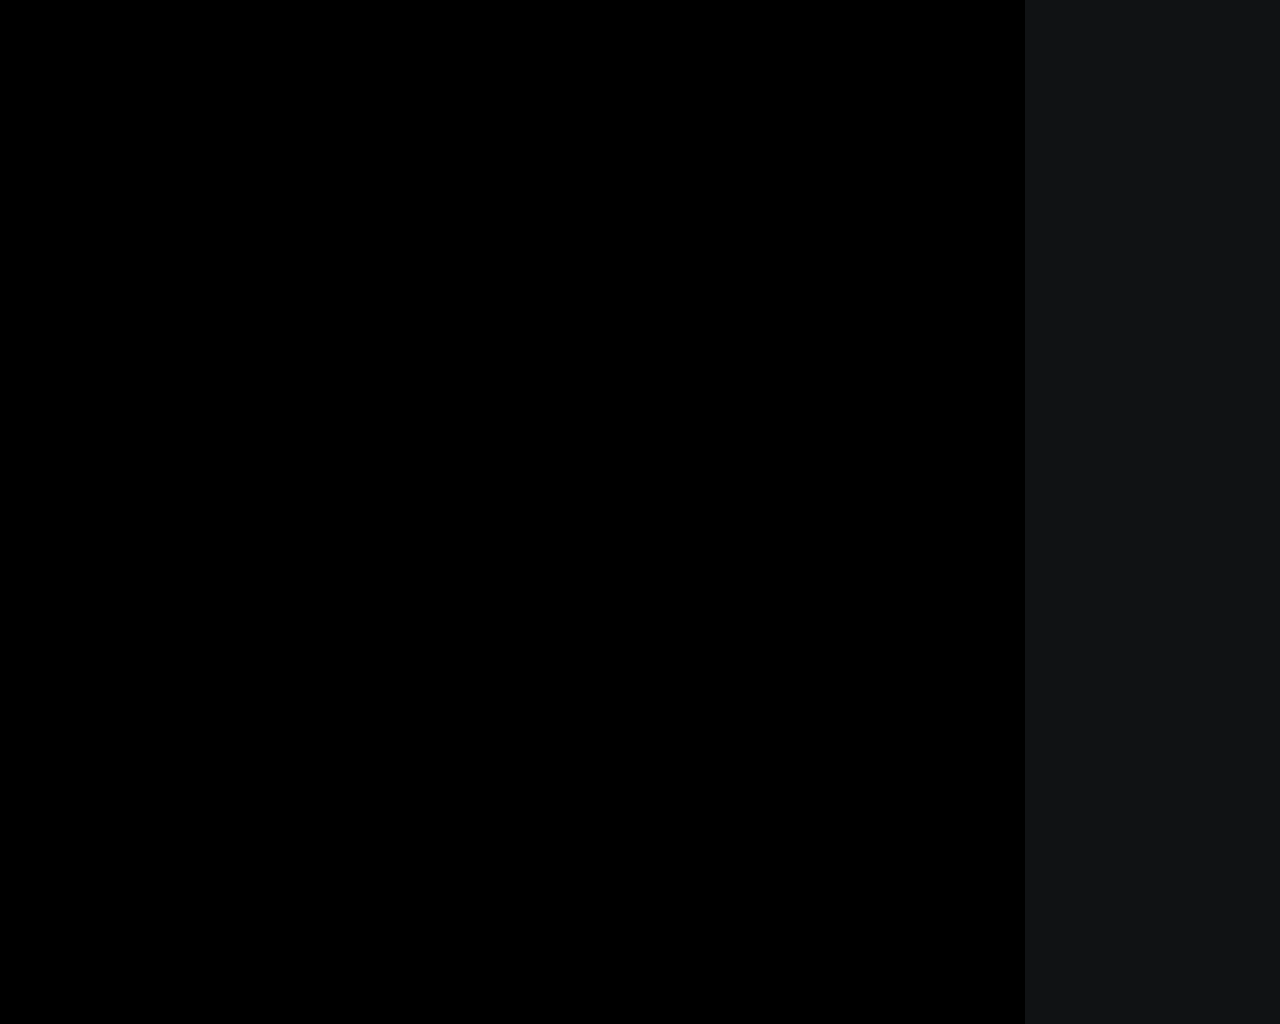
==== chess.html @ 8b71c411 "Create chess.html" ====
<!DOCTYPE html>
<html lang="en">
<head>
    <meta charset="UTF-8">
    <meta name="viewport" content="width=device-width, initial-scale=1.0">
    <meta http-equiv="X-UA-Compatible" content="ie=edge">
    <link rel="stylesheet" href="https://use.fontawesome.com/releases/v5.4.1/css/all.css" integrity="sha384-5sAR7xN1Nv6T6+dT2mhtzEpVJvfS3NScPQTrOxhwjIuvcA67KV2R5Jz6kr4abQsz" crossorigin="anonymous">
    <link rel="stylesheet" href="style.css">
    <title>Vincent Scala</title>
</head>
<style>
#board {
  width: 1025px;
  height: 1024px;
  position: relative;
  background: black;
  background-image: url("test.png");
}
#black {
  width: 128px;
  height: 128px;
  position: absolute;
  background-image: url("black.png");

}
#white {
  width: 128px;
  height: 128px;
  position: absolute;
  background-image: url("white.png");

}
</style>
<body onload="play()"> 

<div id ="board">
  <div id ="white"></div>
  <div id ="black"></div>
</div>

<script>
function play() {
  var white_piece = document.getElementById("white");  
  var black_piece = document.getElementById("black");   
  var white_pos = [4, 7];
  var black_pos = [4, 0];
  var speed = 500;
  var width = 1024;
  var height = 1024;
  var turn = false;
white_piece.style.top = white_pos[1] * 128 + "px"; 
white_piece.style.left = white_pos[0] * 128 + "px"; 
black_piece.style.top = black_pos[1] * 128 + "px"; 
black_piece.style.left = black_pos[0] * 128 + "px"; 
  
  var id = setInterval(frame, speed);
  
  function coord_to_string(coord) {
    var alpha = ["A", "B", "C", "D", "E", "F", "G", "H"];
    return "K" + alpha[coord[0]] + (8 - coord[1]);
  }
  
  function frame() {
    if (turn) {
        var moves = [];
        if (black_pos[0] < 7) moves.push([1,0]);
        if (black_pos[0] > 0) moves.push([-1,0]);
        if (black_pos[1] < 7) moves.push([0,1]);
        if (black_pos[1] > 0) moves.push([0,-1]);
        
        if (black_pos[0] < 7 && black_pos[1] < 7) moves.push([1,1]);
        if (black_pos[0] > 0 && black_pos[1] > 0) moves.push([-1,-1]);
        if (black_pos[0] < 7 && black_pos[1] > 0) moves.push([1,-1]);
        if (black_pos[0] > 0 && black_pos[1] < 7 ) moves.push([-1,1]);
        
        for (i = 0; i < moves.length; i++) {
            test = [black_pos[0] + moves[i][0], black_pos[1] + moves[i][1]];
            for (a = -1; a <= 1; a++) {
                for (b = -1; b <= 1; b++) {
                    if (test[0] + a == white_pos[0] && test[1] + b == white_pos[1]) {
                        moves.splice(i, 1);
                        console.log("white king too close can't play move to " + coord_to_string(test));
                        i--;
                        a = 2;
                        b = 2;
                    }
                }
            }
        }
        //console.log("Number of valid moves: " + moves.length);
        //for (i = 0; i < moves.length; i++) console.log("\t" + coord_to_string([moves[i][0] + white_pos[0], moves[i][1] + white_pos[1]]));
        
        var move = moves[Math.floor(Math.random() * Math.floor(moves.length))];
        
        black_pos[0] += move[0];
        black_pos[1] += move[1];
        
        console.log("Black plays " + coord_to_string(black_pos));
        turn = false;
    } else {
        var moves = [];
        if (white_pos[0] < 7) moves.push([1,0]);
        if (white_pos[0] > 0) moves.push([-1,0]);
        if (white_pos[1] < 7) moves.push([0,1]);
        if (white_pos[1] > 0) moves.push([0,-1]);
        
        if (white_pos[0] < 7 && white_pos[1] < 7) moves.push([1,1]);
        if (white_pos[0] > 0 && white_pos[1] > 0) moves.push([-1,-1]);
        if (white_pos[0] < 7 && white_pos[1] > 0) moves.push([1,-1]);
        if (white_pos[0] > 0 && white_pos[1] < 7 ) moves.push([-1,1]);
        
        for (i = 0; i < moves.length; i++) {
            test = [white_pos[0] + moves[i][0], white_pos[1] + moves[i][1]];
            for (a = -1; a <= 1; a++) {
                for (b = -1; b <= 1; b++) {
                    if (test[0] + a == black_pos[0] && test[1] + b == black_pos[1]) {
                        moves.splice(i, 1);
                        console.log("black king too close can't play move to " + coord_to_string(test));
                        i--;
                        a = 2;
                        b = 2;
                    }
                }
            }
        }
        //console.log("Number of valid moves: " + moves.length);
        //for (i = 0; i < moves.length; i++) console.log("\t" + coord_to_string([moves[i][0] + white_pos[0], moves[i][1] + white_pos[1]]));
        
        var move = moves[Math.floor(Math.random() * Math.floor(moves.length))];
        white_pos[0] += move[0];
        white_pos[1] += move[1];
        console.log("White plays " + coord_to_string(white_pos) + "\n");
        turn = true;
        
    }
    white_piece.style.top = white_pos[1] * 128 + "px"; 
    white_piece.style.left = white_pos[0] * 128 + "px"; 
    black_piece.style.top = black_pos[1] * 128 + "px"; 
    black_piece.style.left = black_pos[0] * 128 + "px"; 
  }
}
</script>

</body>
</html>
---- style.css ----
/* global */
@import url('https://fonts.googleapis.com/css?family=Roboto');

.grid-2{
    display: grid;
    grid-template-columns: repeat(2,1fr);
}

body{
    margin: 0;
    padding: 0;
    font-family: 'Roboto', sans-serif;
    background-color: #101214;
    color: #7A7C80;

}

h2,.white{
    color: #fff;
}

a{
    color: #7A7C80;
    text-decoration: none;
}
/* section 1 */
.section-1{
    padding-top: 40vh;
    text-align: center;
}

.section-1 p{
    font-size: 1.1rem;
    padding-bottom: 10px;
    margin:0;
}

.section-1 h2{
    font-size: 1.7rem;
    margin-bottom: 10px;
}

.section-1 a{
    font-size: 1.5rem;
    padding: 10px;
}
/* section 2 */
.section-2{
    padding-top: 10vh;
    width: 70%;
}

.section-2 h2{
    font-size: 1.7rem;
    margin-bottom: 10px;
}

.section-2 p{
    font-size: 1.1rem;
    padding-bottom: 10px;
    margin:0;
}

.section-2 a{
    display: block;
    padding: 5px;
    font-size: 1.2rem;
    padding-left: 0;
    width: 100px;
}
/* animations / utilities */
.section-2 a:hover{
    font-size: 1.3rem;
    color: #fff;
    cursor: pointer;
    transition: 0.2s;
}

.section-1 a:hover{
    color: #fff;
    cursor: pointer;
    transition: 0.3s;
}

.white:hover{
    position: relative;
    padding-left: 10px;
}

/* media queres */
@media(max-width:780px){
    .grid-2{
        grid-template-columns: 1fr;
    }
    .section-1{
        padding:0;
        padding-top: 5rem;
    }
    .section-2{
        padding: 0;
        padding-left: 1.5rem;
        padding-top: 2rem;
    }
}
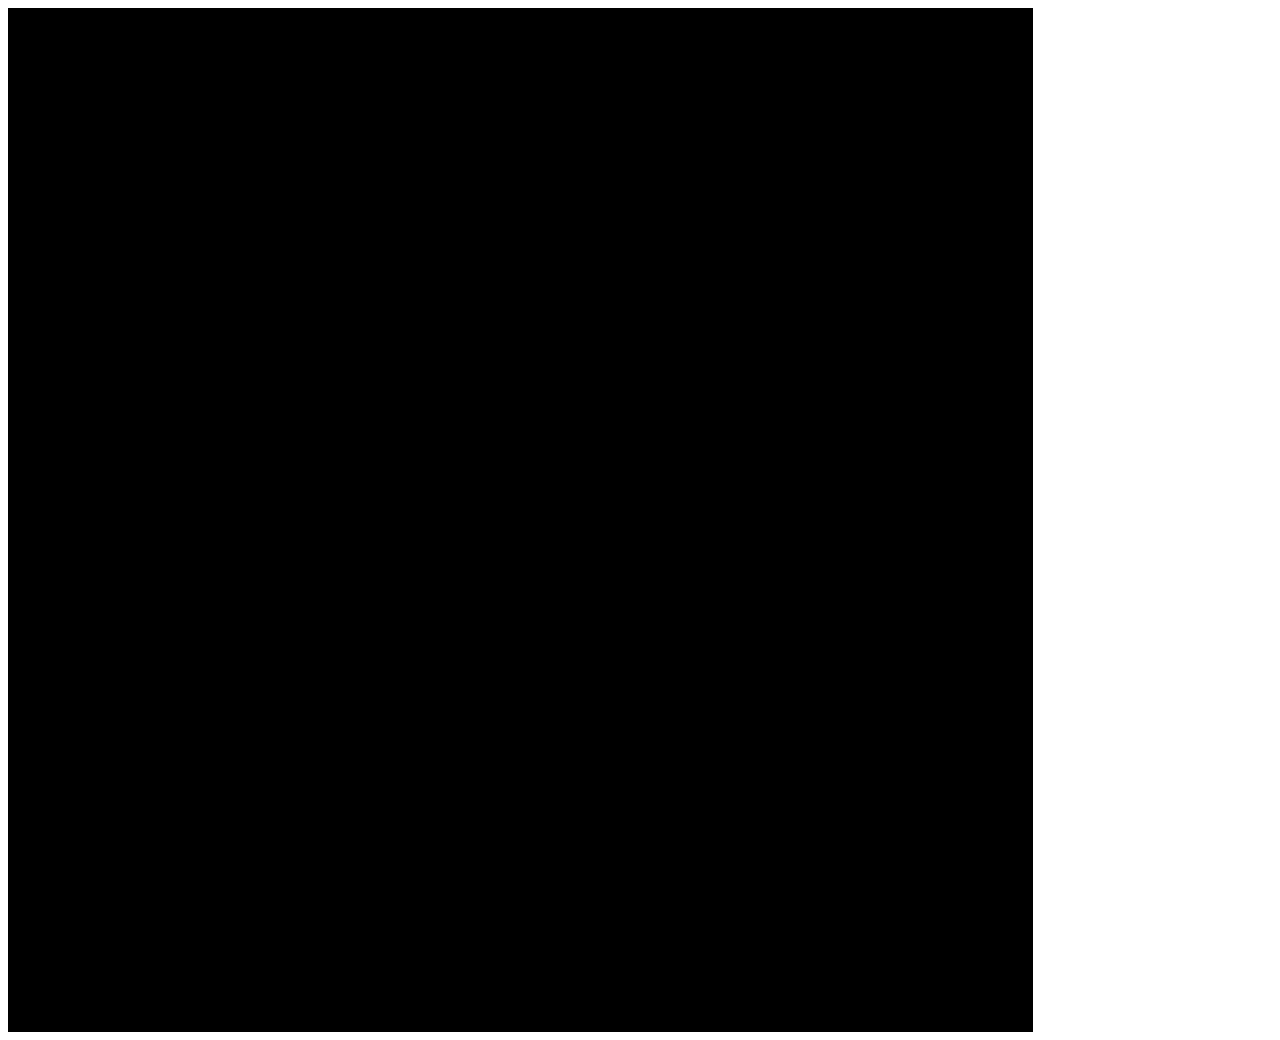
==== commit 00a1ca71: "Update chess.html" ====
--- a/chess.html
+++ b/chess.html
@@ -5,7 +5,7 @@
     <meta name="viewport" content="width=device-width, initial-scale=1.0">
     <meta http-equiv="X-UA-Compatible" content="ie=edge">
     <link rel="stylesheet" href="https://use.fontawesome.com/releases/v5.4.1/css/all.css" integrity="sha384-5sAR7xN1Nv6T6+dT2mhtzEpVJvfS3NScPQTrOxhwjIuvcA67KV2R5Jz6kr4abQsz" crossorigin="anonymous">
-    <link rel="stylesheet" href="style.css">
+    
     <title>Vincent Scala</title>
 </head>
 <style>
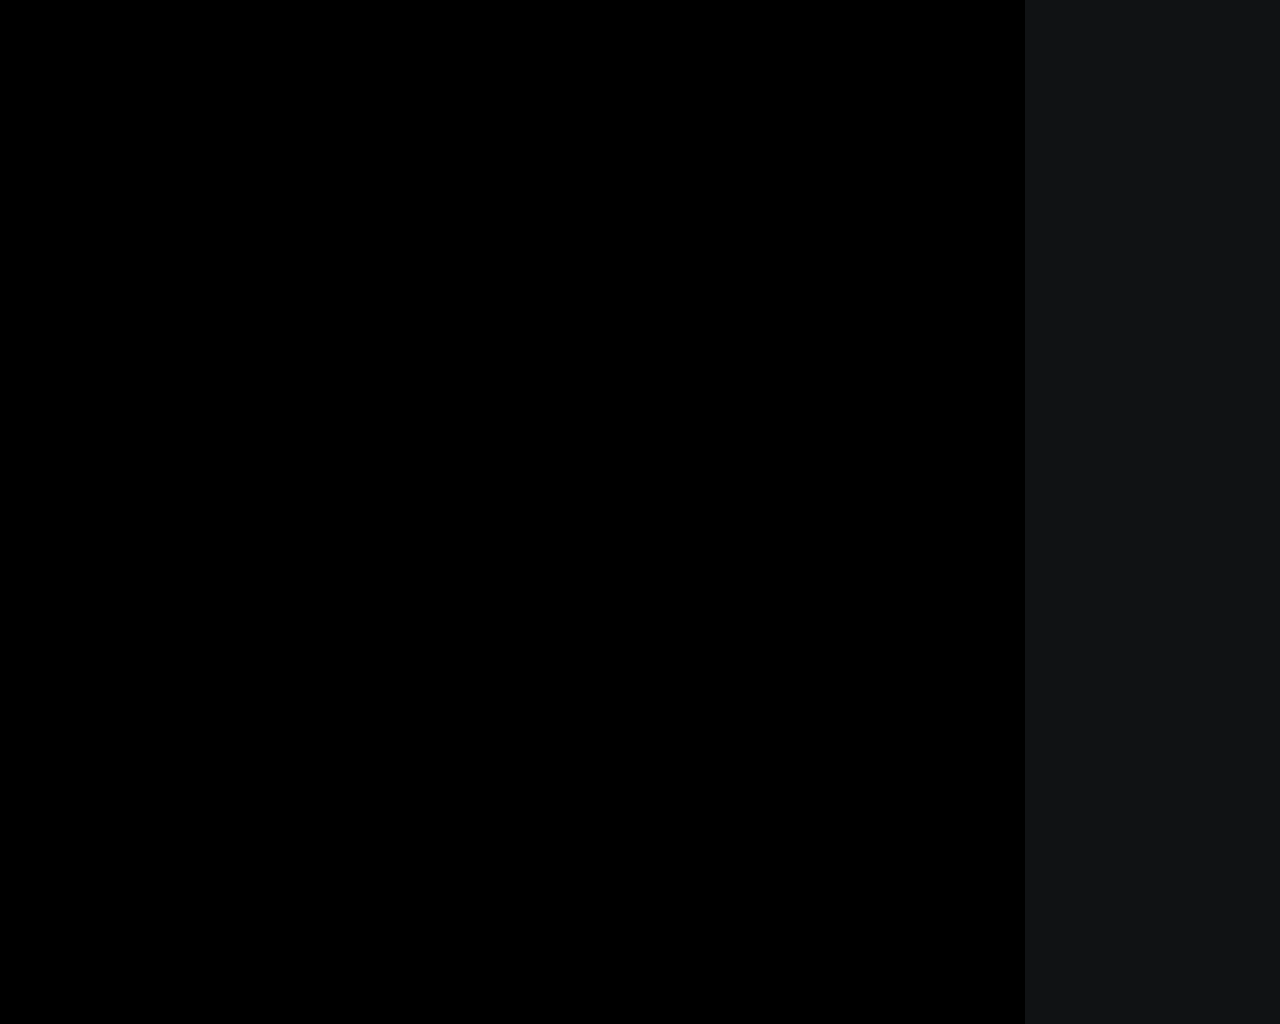
==== commit 2b466a6d: "Update chess.html" ====
--- a/chess.html
+++ b/chess.html
@@ -5,8 +5,8 @@
     <meta name="viewport" content="width=device-width, initial-scale=1.0">
     <meta http-equiv="X-UA-Compatible" content="ie=edge">
     <link rel="stylesheet" href="https://use.fontawesome.com/releases/v5.4.1/css/all.css" integrity="sha384-5sAR7xN1Nv6T6+dT2mhtzEpVJvfS3NScPQTrOxhwjIuvcA67KV2R5Jz6kr4abQsz" crossorigin="anonymous">
-    
-    <title>Vincent Scala</title>
+    <link rel="stylesheet" href="style.css">
+    <title>Chess</title>
 </head>
 <style>
 #board {
--- a/style.css
+++ b/style.css
@@ -0,0 +1,104 @@
+/* global */
+@import url('https://fonts.googleapis.com/css?family=Roboto');
+
+.grid-2{
+    display: grid;
+    grid-template-columns: repeat(2,1fr);
+}
+
+body{
+    margin: 0;
+    padding: 0;
+    font-family: 'Roboto', sans-serif;
+    background-color: #101214;
+    color: #7A7C80;
+
+}
+
+h2,.white{
+    color: #fff;
+}
+
+a{
+    color: #7A7C80;
+    text-decoration: none;
+}
+/* section 1 */
+.section-1{
+    padding-top: 40vh;
+    text-align: center;
+}
+
+.section-1 p{
+    font-size: 1.1rem;
+    padding-bottom: 10px;
+    margin:0;
+}
+
+.section-1 h2{
+    font-size: 1.7rem;
+    margin-bottom: 10px;
+}
+
+.section-1 a{
+    font-size: 1.5rem;
+    padding: 10px;
+}
+/* section 2 */
+.section-2{
+    padding-top: 10vh;
+    width: 70%;
+}
+
+.section-2 h2{
+    font-size: 1.7rem;
+    margin-bottom: 10px;
+}
+
+.section-2 p{
+    font-size: 1.1rem;
+    padding-bottom: 10px;
+    margin:0;
+}
+
+.section-2 a{
+    display: block;
+    padding: 5px;
+    font-size: 1.2rem;
+    padding-left: 0;
+    width: 100px;
+}
+/* animations / utilities */
+.section-2 a:hover{
+    font-size: 1.3rem;
+    color: #fff;
+    cursor: pointer;
+    transition: 0.2s;
+}
+
+.section-1 a:hover{
+    color: #fff;
+    cursor: pointer;
+    transition: 0.3s;
+}
+
+.white:hover{
+    position: relative;
+    padding-left: 10px;
+}
+
+/* media queres */
+@media(max-width:780px){
+    .grid-2{
+        grid-template-columns: 1fr;
+    }
+    .section-1{
+        padding:0;
+        padding-top: 5rem;
+    }
+    .section-2{
+        padding: 0;
+        padding-left: 1.5rem;
+        padding-top: 2rem;
+    }
+}
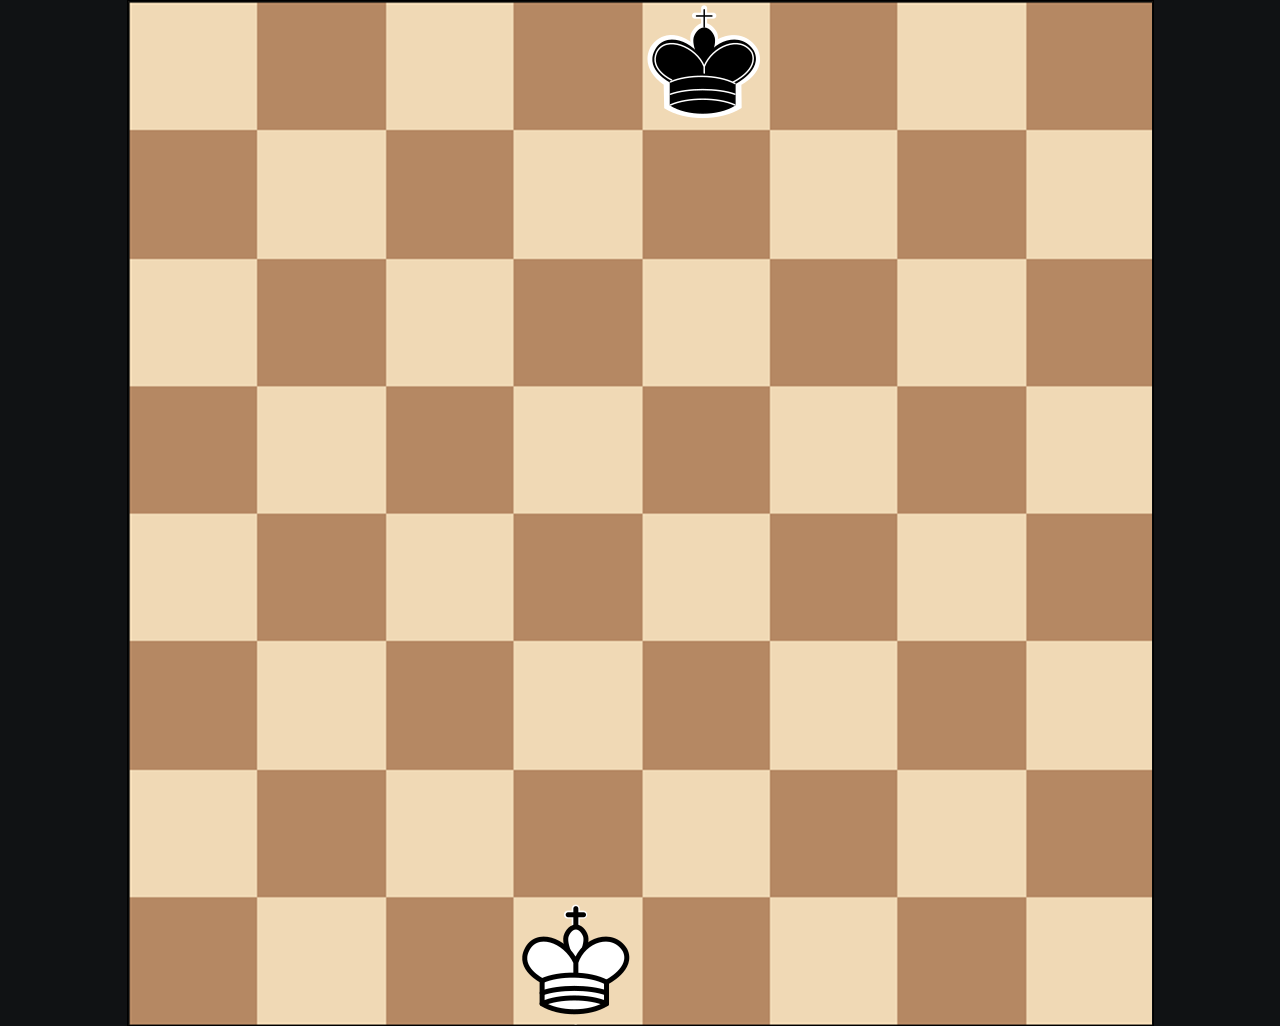
==== commit 06c88df3: "misc." ====
--- a/chess.html
+++ b/chess.html
@@ -5,7 +5,7 @@
     <meta name="viewport" content="width=device-width, initial-scale=1.0">
     <meta http-equiv="X-UA-Compatible" content="ie=edge">
     <link rel="stylesheet" href="https://use.fontawesome.com/releases/v5.4.1/css/all.css" integrity="sha384-5sAR7xN1Nv6T6+dT2mhtzEpVJvfS3NScPQTrOxhwjIuvcA67KV2R5Jz6kr4abQsz" crossorigin="anonymous">
-    <link rel="stylesheet" href="style.css">
+    <link rel="stylesheet" href="stylesheets/style.css">
     <title>Chess</title>
 </head>
 <style>
@@ -14,20 +14,20 @@
   height: 1024px;
   position: relative;
   background: black;
-  background-image: url("test.png");
+  background-image: url("images/test.png");
 }
 #black {
   width: 128px;
   height: 128px;
   position: absolute;
-  background-image: url("black.png");
+  background-image: url("images/black.png");
 
 }
 #white {
   width: 128px;
   height: 128px;
   position: absolute;
-  background-image: url("white.png");
+  background-image: url("images/white.png");
 
 }
 </style>
--- a/stylesheets/style.css
+++ b/stylesheets/style.css
@@ -0,0 +1,139 @@
+/* global */
+@import url('https://fonts.googleapis.com/css?family=Roboto');
+
+.grid-2{
+    display: grid;
+    grid-template-columns: repeat(2,1fr);
+}
+
+body{
+    margin: 0;
+    padding: 0;
+    font-family: 'Roboto', sans-serif;
+    background-color: #101214;
+    color: #7A7C80;
+
+}
+
+h2,.white{
+    color: #fff;
+}
+
+a{
+    color: #7A7C80;
+    text-decoration: none;
+}
+/* section 1 */
+.section-1{
+    padding-top: 40vh;
+    text-align: center;
+}
+
+.section-1 p{
+    font-size: 1.1rem;
+    padding-bottom: 10px;
+    margin:0;
+}
+
+.section-1 h2{
+    font-size: 1.7rem;
+    margin-bottom: 10px;
+}
+
+.section-1 a{
+    font-size: 1.5rem;
+    padding: 10px;
+}
+/* section 2 */
+.section-2{
+    padding-top: 10vh;
+    width: 70%;
+}
+
+.section-2 h2{
+    font-size: 1.7rem;
+    margin-bottom: 10px;
+}
+
+.section-2 h3{
+    color: #ccc;
+    font-size: 1.3rem;
+    margin-bottom: 10px;
+    margin-top: 10px;
+}
+
+.section-2 p{
+    font-size: 1.1rem;
+    padding-bottom: 10px;
+    margin:0;
+}
+
+.section-2 a{
+    display: block;
+    padding: 5px;
+    font-size: 1.2rem;
+    padding-left: 0;
+    width: 100px;
+}
+/* animations / utilities */
+.section-2 a:hover{
+    font-size: 1.3rem;
+    color: #fff;
+    cursor: pointer;
+    transition: 0.2s;
+}
+
+.section-1 a:hover{
+    color: #fff;
+    cursor: pointer;
+    transition: 0.3s;
+}
+
+.white:hover{
+    position: relative;
+    padding-left: 10px;
+}
+
+/* media queres */
+@media(max-width:780px){
+    .grid-2{
+        grid-template-columns: 1fr;
+    }
+    .section-1{
+        padding:0;
+        padding-top: 5rem;
+    }
+    .section-2{
+        padding: 0;
+        padding-left: 1.5rem;
+        padding-top: 2rem;
+    }
+}
+
+#board {
+  display: block;
+  margin-left: auto;
+  margin-right: auto;
+  width: 128px;
+  height: 128px;
+  background-size: contain;
+  background-repeat:no-repeat;
+  position: center;
+  background: black;
+  background-image: url("../images/chess_board_128.png");
+  border: 1px solid black;
+}
+#black {
+  width: 16px;
+  height: 16px;
+  position: relative;
+  background-image: url("../images/black_16.png");
+
+}
+#white {
+  width: 16px;
+  height: 16px;
+  position: relative;
+  background-image: url("../images/white_16.png");
+
+}
